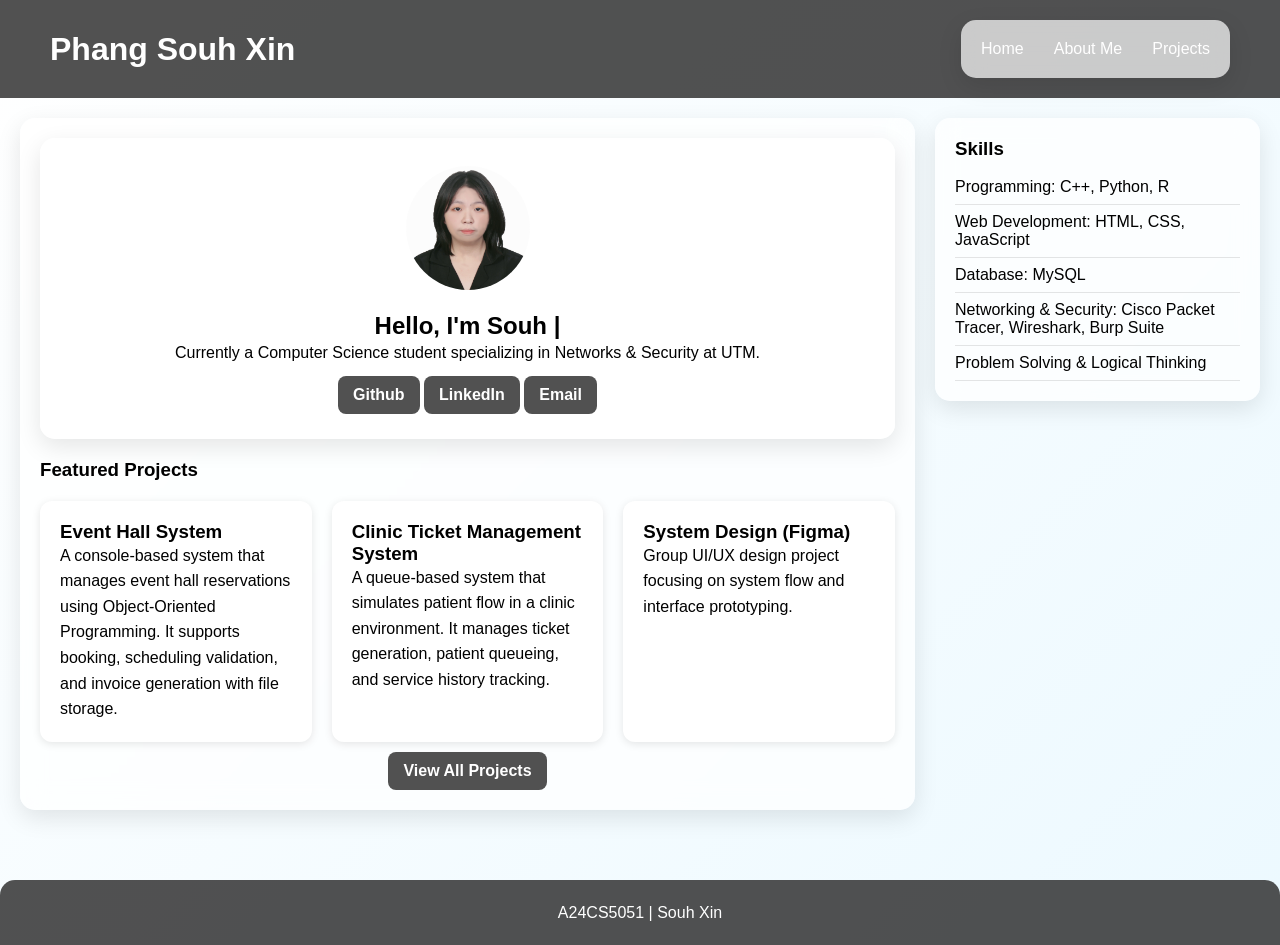
==== index.html @ 277bd295 "Add files via upload" ====
<!DOCTYPE html>
<html lang="en">
    <head>
        <meta name="viewport" content="width=device-width, initial-scale=1.0">
        <title>Portfolio</title>
        <link rel="stylesheet" href="style.css">
        
    </head>
    <body>
        <header>
            <div class="header-content">
            <h1>Phang Souh Xin</h1>
            <nav>
            <ul class="nav-links">
                <li> <a href="index.html">Home</a></li>
                <li> <a href="about_me.html">About Me</a></li>
                <li> <a href="project.html">Projects</a></li>
            </ul>
        </nav>
    </div>
        </header>   
        
    <div class="container">
             
      <main>
        <div class="profile">
            <img src="new.jpg" alt="My Photo" width="100" length="150" class="profile-img">
        
            <h2>
                <span class="typing"></span>
            </h2>
            <p> Currently a Computer Science student specializing in Networks & Security at UTM.</p>
                <a class="btn" href="https://github.com/phangsx25" target="_blank" >Github</a>
                <a class="btn" href="https://www.linkedin.com/feed/" target="_blank">LinkedIn</a>
                <a class="btn" href="mailto:jw.025@outlook.com" target="_blank">Email</a>
        </div>

        <h3 style="text-align: left;">Featured Projects</h3>
        <div class="projects">

      <div class="card">
        <h3>Event Hall System</h3>
        <p>A console-based system that manages event hall reservations using Object-Oriented Programming.
           It supports booking, scheduling validation, and invoice generation with file storage.
        </p>
      </div>
      
      <div class="card">
        <h3>Clinic Ticket Management System</h3>
        <p>A queue-based system that simulates patient flow in a clinic environment.
        It manages ticket generation, patient queueing, and service history tracking.
        </p>
       </div>      

      <div class="card">
        <h3>System Design (Figma)</h3>
        <p>Group UI/UX design project focusing on system flow and interface prototyping.</p>
      </div>
    
      
     </div>
        <div style="text-align: center;">
          <a class="btn" href="project.html">View All Projects</a>
        </div>
        
      </main>

      <aside>
        <h3>Skills</h3>
         <ul>
            <li>Programming: C++, Python, R</li>
            <li>Web Development: HTML, CSS, JavaScript</li>
            <li>Database: MySQL</li>
            <li>Networking & Security: Cisco Packet Tracer, Wireshark, Burp Suite</li>
            <li>Problem Solving & Logical Thinking</li>
        </ul>

      </aside>
      </div> 
      <footer>
        <p>A24CS5051 | Souh Xin</p>
      </footer>
      <script src="script.js" defer></script>
    </body>
</html>
---- style.css ----
* {
  margin: 0;
  padding: 0;
  box-sizing: border-box;
  font-family: "Segoe UI", sans-serif;
}

body {
  background: linear-gradient(-45deg, #f5f5f5, #ffe6f0, #e6f7ff, #ffffff);
  background-size: 400% 400%;
  animation: gradientMove 10s ease infinite;
  color: black ;
}

@keyframes gradientMove {
  0% { background-position: 0% 50%; }
  50% { background-position: 100% 50%; }
  100% { background-position: 0% 50%; }
}

header {
  background: rgba(51, 51, 51, 0.85);
  color: white;
  padding: 20px 50px;
}

.header-content{
  display: flex;
  justify-content: space-between;
  align-items: center;
}
.container{
    display: flex;
    gap:20px;
    padding: 20px;
    align-items: flex-start;
}

nav, main, aside {
  background: rgba(255,255,255,0.7);
  backdrop-filter: blur(12px);
  border-radius: 15px;
  box-shadow: 0 8px 25px rgba(0,0,0,0.1);
  padding: 20px;
  opacity: 0;
  transform: translateY(30px);
  animation: fadeUp 0.8s ease forwards;
}

@keyframes fadeUp {
  to {
    opacity: 1;
    transform: translateY(0);
  }

}

.nav-links{
    display:flex;
    gap:30px;
    list-style:none;
}

.nav-links a{
    text-decoration:none;
    color:white;
    font-weight:500;
    transition:0.3s;
}

.nav-links a:hover{
    color:black;
}


main {
  flex: 3;
}

p{
  line-height: 1.6;
}
aside {
     flex:1;
     width: fit-content;
}

aside ul {
  list-style: none;
  padding-left: 0;
  margin-top: 10px;
}

aside li {
  padding: 8px 0;
  border-bottom: 1px solid rgba(0,0,0,0.1);
}

aside h3{
    margin-bottom: 10px;
}

.profile {
  text-align: center;
  padding: 25px;
  border-radius: 15px;
  background: rgba(255,255,255,0.7);
  backdrop-filter: blur(12px);
  box-shadow: 0 8px 25px rgba(0,0,0,0.1);
  margin-bottom: 20px;
}

.profile img{
  width: 130px;
  height: 130px;
  border-radius: 50%;
  object-fit: cover;
  border: 3px solid white;
  margin-bottom: 15px; 
}

.typing::after{
    content:"|";
    animation: blink 0.7s infinite;
}

@keyframes blink{
    50%{
        opacity:0;
    }
}

.btn {
  display: inline-block;
  margin-top: 10px;
  padding: 10px 15px;
  background:  rgba(51, 51, 51, 0.85);;
  color: white;
  border-radius: 8px;
  text-decoration: none;
  font-weight: bold;
}

.btn:hover {
  background:#cfccef;
  transform: scale(1.05);
}

.about-space{
  display: flex;
  flex-direction: column;
  gap: 20px;
}
.activities {
    margin-top: 10px;
    list-style: none;
}

.activities li {
    border-left: 3px solid transparent;
    padding-left: 10px;
}
.activities li:hover {
  background-color: rgba(212, 211, 211, 0.586);
  transform: scale(1.05);
}

.projects {
  display: grid;
  grid-template-columns: repeat(auto-fit, minmax(250px, 1fr));
  gap: 20px;
  margin-top: 20px;
}

.projects-img{
  width: 100%;
  max-height: 200px;
  object-fit: cover;
  border-radius: 10px;
  margin: 10px 0;
}

.card {
  background: white;
  padding: 20px;
  border-radius: 12px;
  box-shadow: 0 2px 8px rgba(0,0,0,0.1);
  transition: all 0.3s ease;
}

.card:hover {
  transform: translateY(-8px);
  box-shadow: 0 10px 20px rgba(0,0,0,0.2);
  background-color: #e2eef4;
}


footer {
  margin-top: 50px;
  padding: 20px;
  background:  rgba(51, 51, 51, 0.85);
  color: white;
  text-align: center;
  border-top-left-radius: 15px;
  border-top-right-radius: 15px;
}

@media (max-width: 768px) {
  .header-content{
        flex-direction:column;
        text-align:center;
        gap:15px;
    }

    .nav-links{
        flex-wrap:wrap;
        justify-content:center;
    }

  .container {
    flex-direction: column;
  }

  .projects {
    grid-template-columns: 1fr;
  }
}
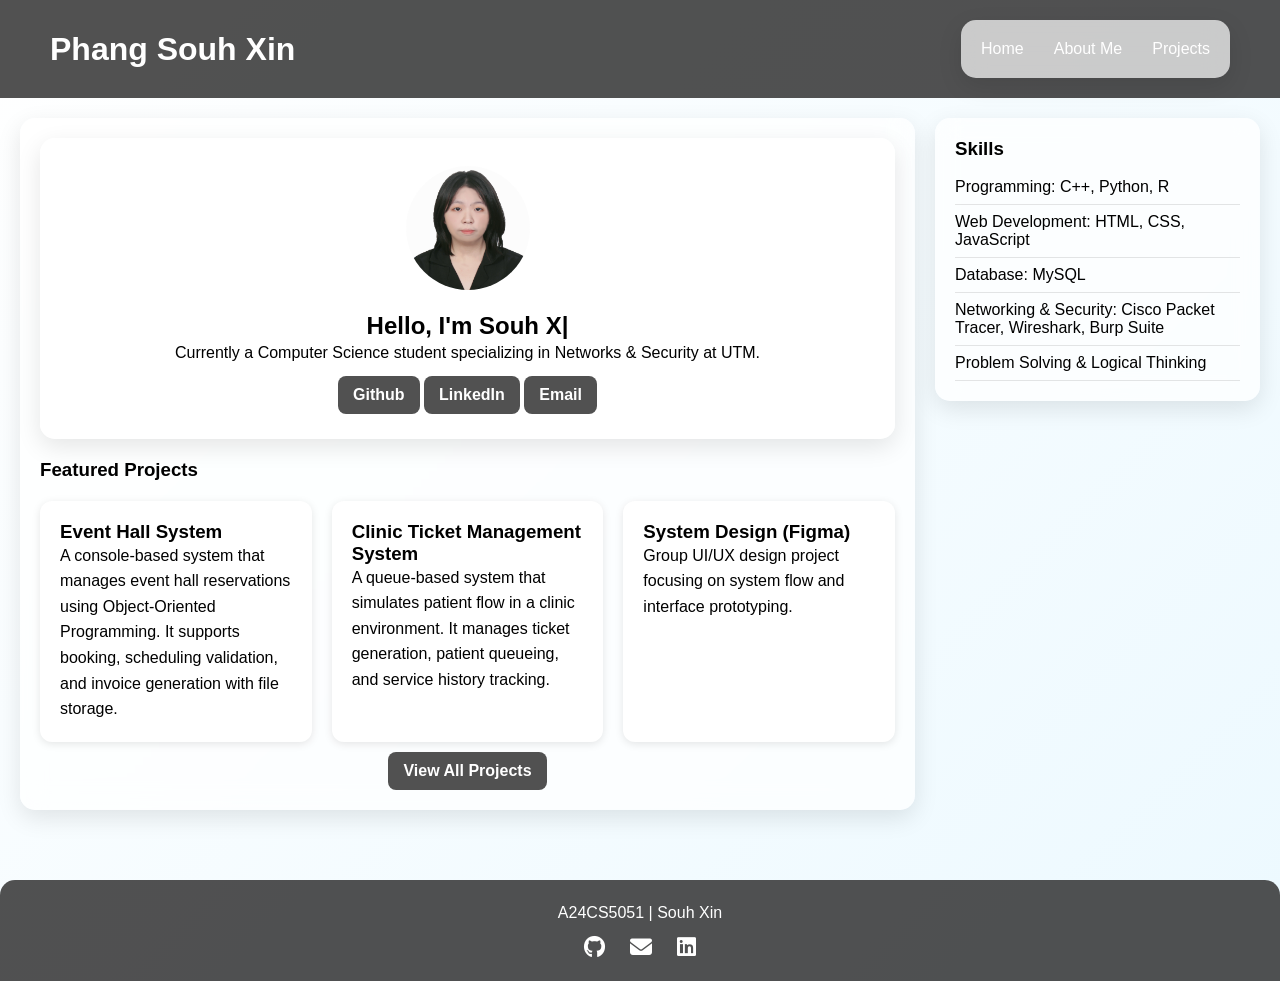
==== commit 4f9bcba8: "Add files via upload" ====
--- a/index.html
+++ b/index.html
@@ -1,11 +1,13 @@
 <!DOCTYPE html>
 <html lang="en">
     <head>
+        <meta charset="UTF-8">
         <meta name="viewport" content="width=device-width, initial-scale=1.0">
         <title>Portfolio</title>
         <link rel="stylesheet" href="style.css">
-        
+        <link rel="stylesheet" href="https://cdnjs.cloudflare.com/ajax/libs/font-awesome/6.5.0/css/all.min.css">  
     </head>
+
     <body>
         <header>
             <div class="header-content">
@@ -79,6 +81,21 @@
       </div> 
       <footer>
         <p>A24CS5051 | Souh Xin</p>
+        <div class="social-icons">
+
+        <a href="https://github.com/phangsx25" target="_blank">
+         <i class="fa-brands fa-github"></i>
+        </a>
+
+       <a href="mailto:jw.025@outlook.com">
+        <i class="fa-solid fa-envelope"></i>
+       </a>
+
+       <a href="https://www.linkedin.com/feed/" target="_blank">
+        <i class="fa-brands fa-linkedin"></i>
+       </a>
+
+      </div>
       </footer>
       <script src="script.js" defer></script>
     </body>
--- a/style.css
+++ b/style.css
@@ -205,6 +205,25 @@
   border-top-right-radius: 15px;
 }
 
+.social-icons {
+    margin-top: 10px;
+    display: flex;
+    justify-content: center;
+    gap: 25px;
+}
+
+.social-icons a {
+    color: white;
+    font-size: 22px;
+    transition: 0.3s;
+    text-decoration: none;
+}
+
+.social-icons a:hover {
+    color:#cfccef;
+    transform: scale(1.2);
+}
+
 @media (max-width: 768px) {
   .header-content{
         flex-direction:column;
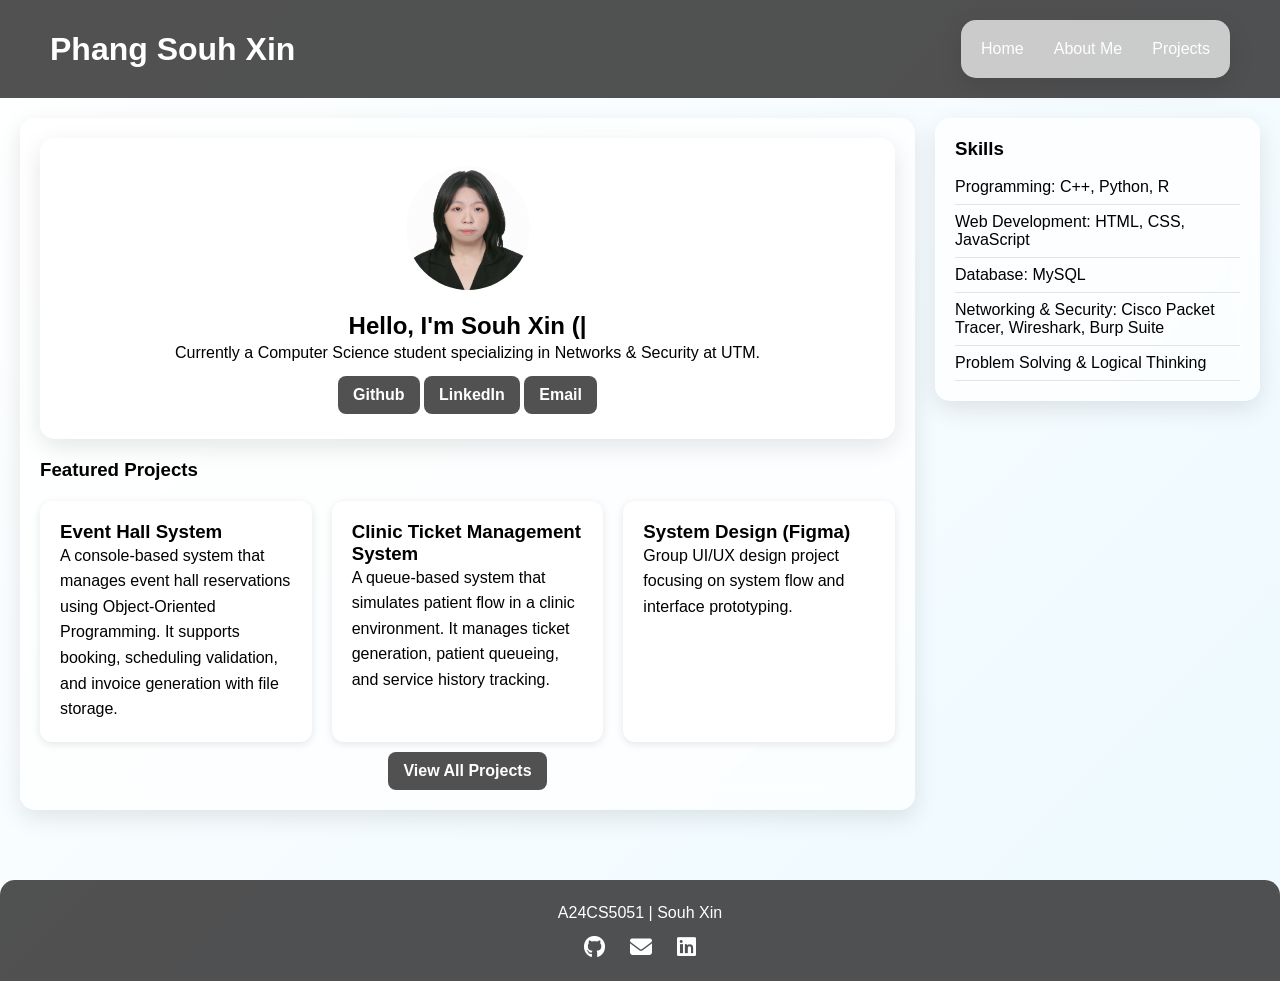
==== commit da713392: "Update index.html" ====
--- a/index.html
+++ b/index.html
@@ -83,15 +83,15 @@
         <p>A24CS5051 | Souh Xin</p>
         <div class="social-icons">
 
-        <a href="https://github.com/phangsx25" target="_blank">
+        <a href="https://github.com/phangsx25" target="_blank" aria-label="GitHub">
          <i class="fa-brands fa-github"></i>
         </a>
 
-       <a href="mailto:jw.025@outlook.com">
+       <a href="mailto:jw.025@outlook.com"target="_blank" aria-label="Email">
         <i class="fa-solid fa-envelope"></i>
        </a>
 
-       <a href="https://www.linkedin.com/feed/" target="_blank">
+       <a href="https://www.linkedin.com/feed/" target="_blank" aria-label="LinkedIn">
         <i class="fa-brands fa-linkedin"></i>
        </a>
 
@@ -99,4 +99,4 @@
       </footer>
       <script src="script.js" defer></script>
     </body>
-</html>+</html>
